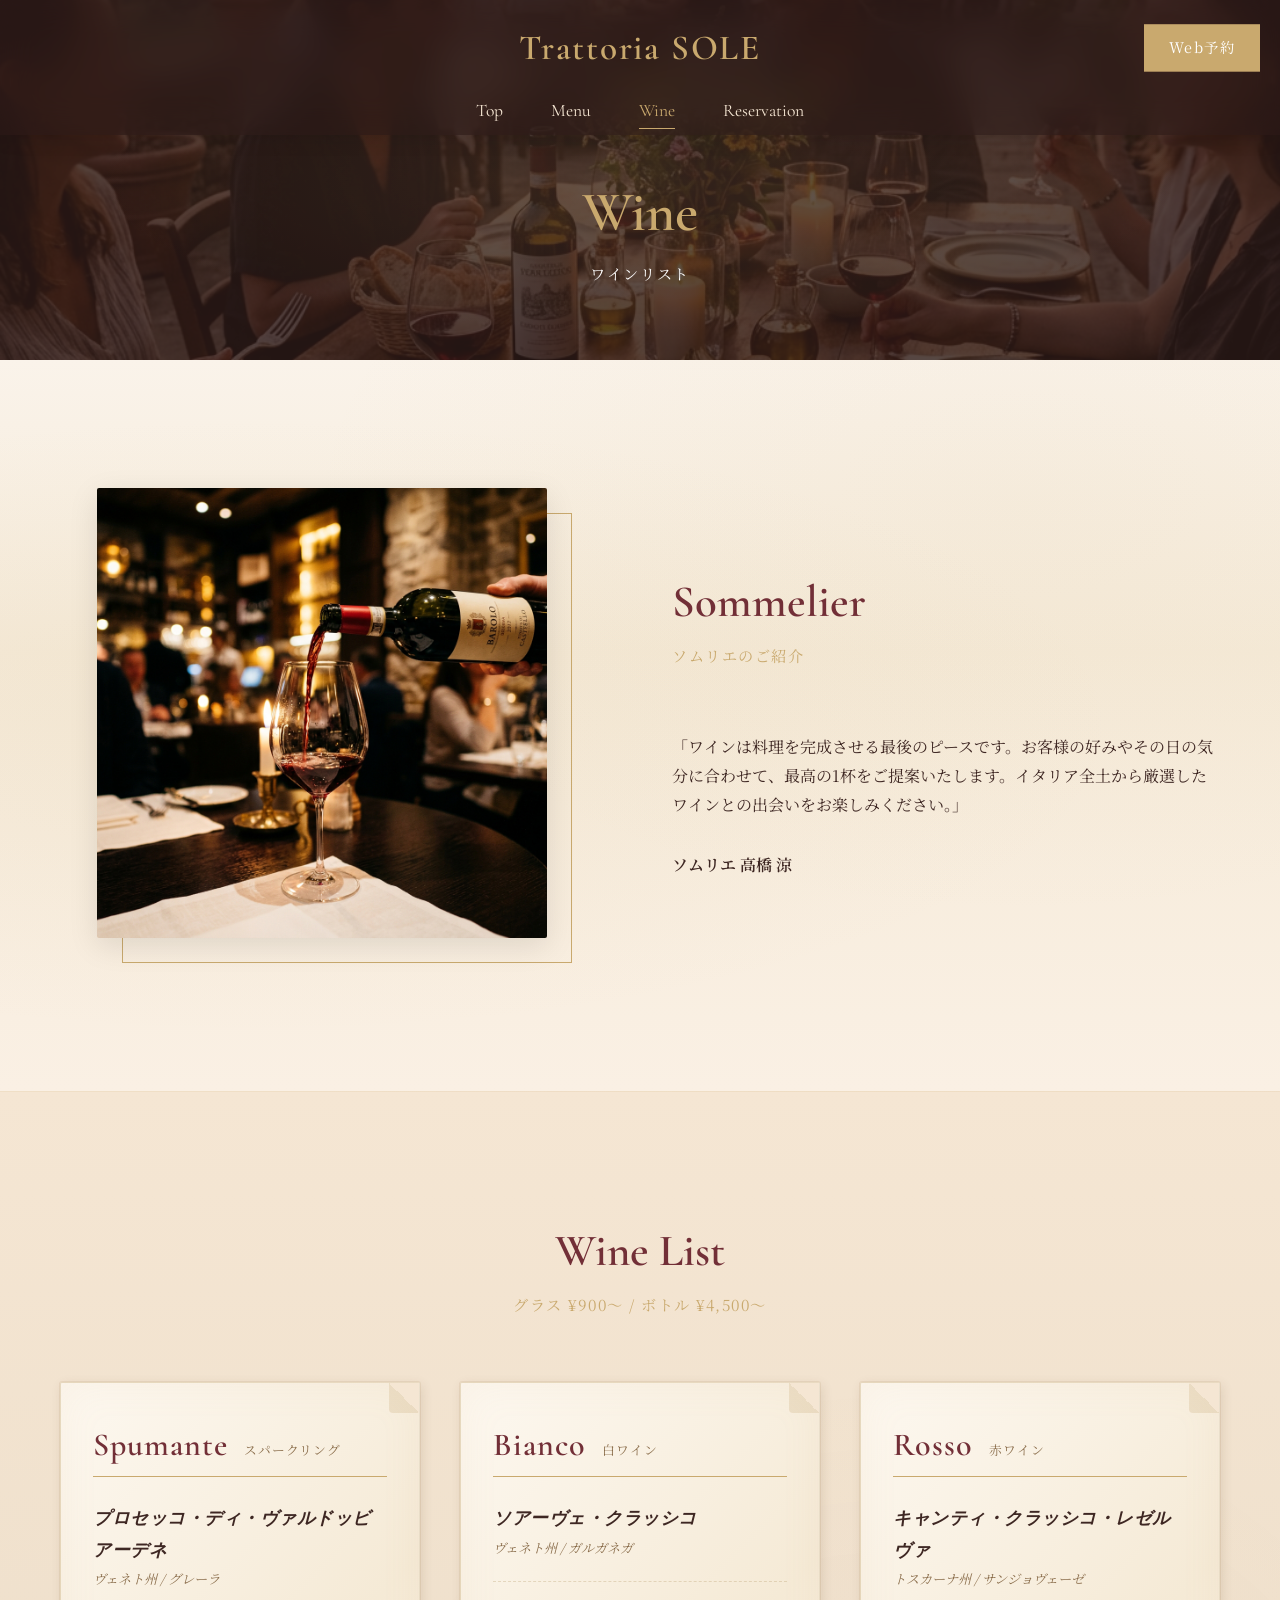
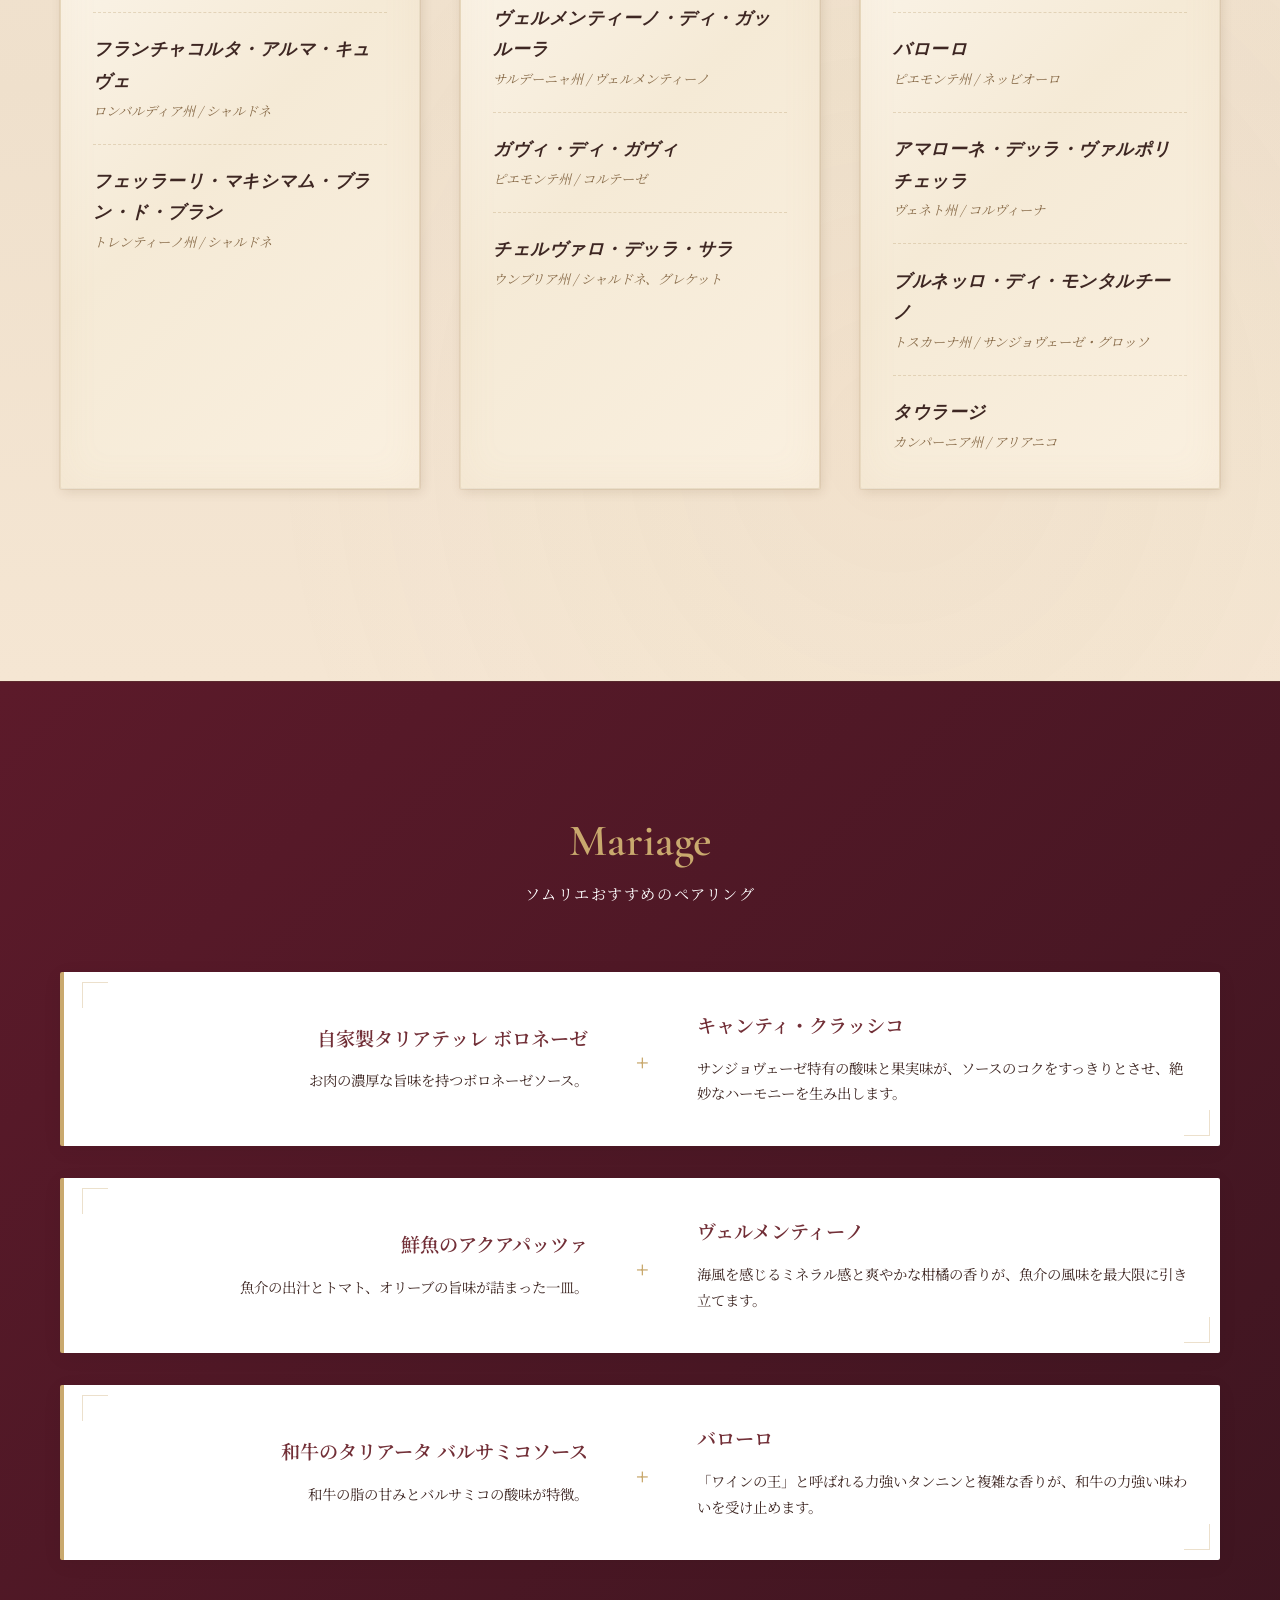
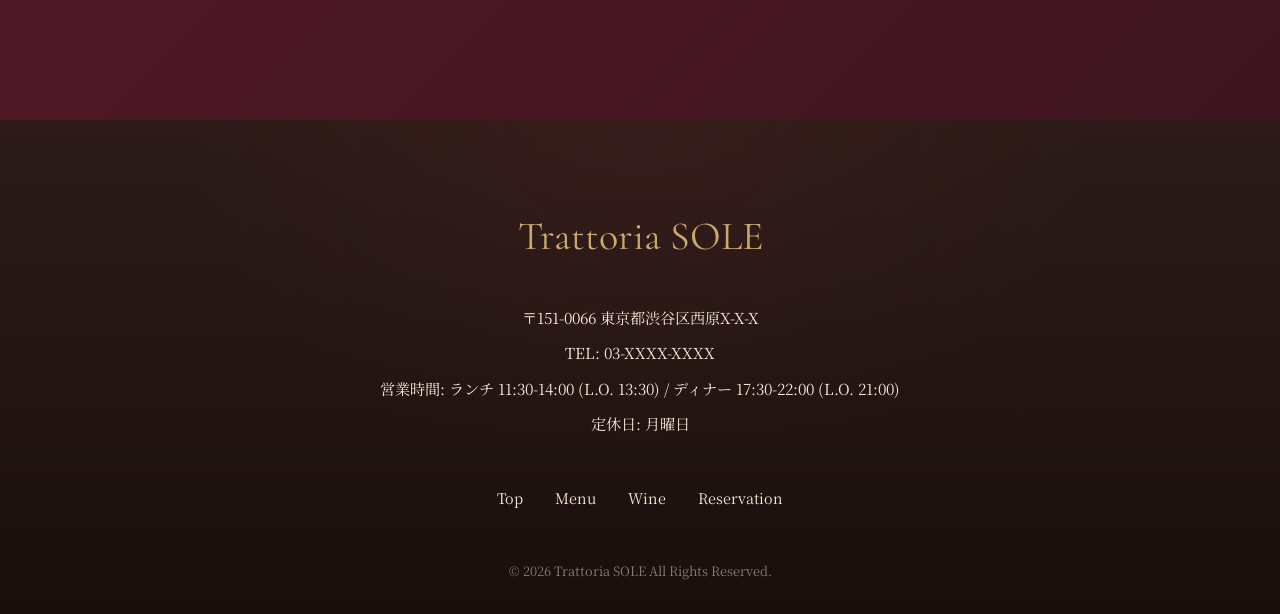
==== wine.html @ 79216816 "first commit" ====
<!DOCTYPE html>
<html lang="ja">
<head>
  <meta charset="UTF-8">
  <meta name="viewport" content="width=device-width, initial-scale=1.0">
  <title>Wine | Trattoria SOLE</title>
  <meta name="description" content="Trattoria SOLEのワインリスト。専属ソムリエが厳選したイタリア各地のワインと、お料理とのペアリングをご提案します。">
  <link rel="stylesheet" href="css/style.css">
  <!-- 手書き風フォント（ワインリスト用） -->
  <link rel="stylesheet" href="https://fonts.googleapis.com/css2?family=Caveat:wght@400;600&family=Playfair+Display:ital,wght@0,400;0,600;1,400;1,600&display=swap">
  <style>
    .sommelier-inner { display: flex; gap: 4rem; align-items: center; }
    .sommelier-img {
      flex: 1;
      display: flex;
      justify-content: center;
      align-items: center;
    }
    .sommelier-text { flex: 1; }

    /* ワインリスト - 紙に書いたようなデザイン */
    .wine-list-container {
      display: grid;
      grid-template-columns: repeat(3, 1fr);
      gap: 2.5rem;
      margin-bottom: 4rem;
    }
    .wine-box {
      background: linear-gradient(135deg, #fdf8f0 0%, #f5ead6 50%, #faf0e0 100%);
      padding: 2.5rem 2rem 2rem;
      border-radius: 2px;
      box-shadow:
        2px 3px 12px rgba(80, 50, 20, 0.12),
        0 0 0 1px rgba(180, 150, 100, 0.15),
        inset 0 0 40px rgba(200, 170, 120, 0.08);
      position: relative;
      border: 1px solid rgba(180, 150, 100, 0.25);
    }
    /* 紙の角の折れ表現 */
    .wine-box::before {
      content: '';
      position: absolute;
      top: 0; right: 0;
      width: 30px; height: 30px;
      background: linear-gradient(225deg, var(--color-bg) 50%, rgba(200,170,120,0.25) 50%);
      border-bottom-left-radius: 4px;
    }
    .wine-box h3 {
      font-family: var(--font-en);
      color: var(--color-primary);
      font-size: 2rem;
      border-bottom: 1px solid var(--color-secondary);
      padding-bottom: 0.5rem;
      margin-bottom: 1.5rem;
      letter-spacing: 0.03em;
    }
    .wine-box h3 span {
      font-family: var(--font-jp);
      font-size: 0.8rem;
      font-weight: 400;
      color: #8a6d4b;
      margin-left: 0.5rem;
    }
    .wine-item {
      margin-bottom: 1.2rem;
      padding-bottom: 1.2rem;
      border-bottom: 1px dashed rgba(180, 150, 100, 0.3);
    }
    .wine-item:last-child {
      border-bottom: none;
      margin-bottom: 0;
      padding-bottom: 0;
    }
    .wine-item-name {
      font-family: 'Playfair Display', var(--font-en), serif;
      font-weight: 600;
      font-style: italic;
      display: block;
      font-size: 1.1rem;
      color: #3E2723;
      letter-spacing: 0.03em;
    }
    .wine-item-detail {
      font-size: 0.82rem;
      color: #8a6d4b;
      font-style: italic;
    }

    /* ペアリングカード - エレガントデザイン */
    .pairing-card {
      display: flex;
      gap: 2rem;
      background: var(--color-white);
      padding: 2.5rem 2rem;
      margin-bottom: 2rem;
      border-radius: 2px;
      border-left: 4px solid var(--color-secondary);
      box-shadow: 0 4px 20px rgba(0,0,0,0.06);
      align-items: center;
      position: relative;
      overflow: hidden;
      transition: transform 0.3s ease, box-shadow 0.3s ease;
    }
    .pairing-card::before,
    .pairing-card::after {
      content: '';
      position: absolute;
      width: 25px;
      height: 25px;
      border-color: var(--color-secondary);
      border-style: solid;
      opacity: 0.35;
      transition: opacity 0.3s ease;
    }
    .pairing-card::before { top: 10px; left: 18px; border-width: 1px 0 0 1px; }
    .pairing-card::after { bottom: 10px; right: 10px; border-width: 0 1px 1px 0; }
    .pairing-card:hover { transform: translateY(-4px); box-shadow: 0 12px 30px rgba(0,0,0,0.1); }
    .pairing-card:hover::before, .pairing-card:hover::after { opacity: 0.7; }
    .pairing-card h4 { color: var(--color-primary); font-size: 1.2rem; margin-bottom: 1rem; }
    .pairing-card .plus { font-size: 2rem; color: var(--color-secondary); font-family: var(--font-en); padding: 0 1rem; }

    @media (max-width: 992px) {
      .sommelier-inner { flex-direction: column; }
      .wine-list-container { grid-template-columns: 1fr; }
      .pairing-card { flex-direction: column; text-align: center; }
    }
  </style>
  <link rel="icon" href="images/favicon.png" type="image/png">
</head>
<body class="page-luxury">

  <!-- ヘッダー -->
  <header class="header">
    <div class="header-top">
      <div class="logo"><a href="index.html">Trattoria SOLE</a></div>
      <div class="header-reserve">
        <a href="reservation.html" class="btn btn-gold reserve-btn">Web予約</a>
      </div>
    </div>
    <nav class="nav">
      <ul class="nav-list">
        <li><a href="index.html" class="nav-link">Top</a></li>
        <li><a href="menu.html" class="nav-link">Menu</a></li>
        <li><a href="wine.html" class="nav-link active">Wine</a></li>
        <li><a href="reservation.html" class="nav-link">Reservation</a></li>
      </ul>
    </nav>
  </header>

  <!-- ページヘッダー -->
  <div class="page-header fade-in">
    <div class="page-header-content">
      <h1 class="en-title">Wine</h1>
      <p class="jp-subtitle">ワインリスト</p>
    </div>
  </div>

  <!-- ソムリエ紹介 -->
  <section class="sommelier-section bg-light">
    <div class="container">
      <div class="sommelier-inner fade-in">
        <div class="sommelier-img">
          <div class="offset-image-container">
            <img src="images/wine_pour.png" alt="ワインを注ぐ様子" class="offset-image">
          </div>
        </div>
        <div class="sommelier-text">
          <h2 class="en-title" style="text-align: left;">Sommelier</h2>
          <p class="jp-subtitle" style="text-align: left;">ソムリエのご紹介</p>
          <p style="margin-bottom: 2rem;">
            「ワインは料理を完成させる最後のピースです。お客様の好みやその日の気分に合わせて、最高の1杯をご提案いたします。イタリア全土から厳選したワインとの出会いをお楽しみください。」
          </p>
          <p style="font-weight: 600;">ソムリエ 高橋 涼</p>
        </div>
      </div>
    </div>
  </section>

  <!-- ワインリスト -->
  <section class="wine-section">
    <div class="container">
      <h2 class="en-title fade-in">Wine List</h2>
      <p class="jp-subtitle fade-in">グラス ¥900〜 / ボトル ¥4,500〜</p>
      
      <div class="wine-list-container fade-in">
        
        <!-- Spumante -->
        <div class="wine-box">
          <h3>Spumante <span>スパークリング</span></h3>
          <div class="wine-item">
            <span class="wine-item-name">プロセッコ・ディ・ヴァルドッビアーデネ</span>
            <span class="wine-item-detail">ヴェネト州 / グレーラ</span>
          </div>
          <div class="wine-item">
            <span class="wine-item-name">フランチャコルタ・アルマ・キュヴェ</span>
            <span class="wine-item-detail">ロンバルディア州 / シャルドネ</span>
          </div>
          <div class="wine-item">
            <span class="wine-item-name">フェッラーリ・マキシマム・ブラン・ド・ブラン</span>
            <span class="wine-item-detail">トレンティーノ州 / シャルドネ</span>
          </div>
        </div>

        <!-- Bianco -->
        <div class="wine-box">
          <h3>Bianco <span>白ワイン</span></h3>
          <div class="wine-item">
            <span class="wine-item-name">ソアーヴェ・クラッシコ</span>
            <span class="wine-item-detail">ヴェネト州 / ガルガネガ</span>
          </div>
          <div class="wine-item">
            <span class="wine-item-name">ヴェルメンティーノ・ディ・ガッルーラ</span>
            <span class="wine-item-detail">サルデーニャ州 / ヴェルメンティーノ</span>
          </div>
          <div class="wine-item">
            <span class="wine-item-name">ガヴィ・ディ・ガヴィ</span>
            <span class="wine-item-detail">ピエモンテ州 / コルテーゼ</span>
          </div>
          <div class="wine-item">
            <span class="wine-item-name">チェルヴァロ・デッラ・サラ</span>
            <span class="wine-item-detail">ウンブリア州 / シャルドネ、グレケット</span>
          </div>
        </div>

        <!-- Rosso -->
        <div class="wine-box">
          <h3>Rosso <span>赤ワイン</span></h3>
          <div class="wine-item">
            <span class="wine-item-name">キャンティ・クラッシコ・レゼルヴァ</span>
            <span class="wine-item-detail">トスカーナ州 / サンジョヴェーゼ</span>
          </div>
          <div class="wine-item">
            <span class="wine-item-name">バローロ</span>
            <span class="wine-item-detail">ピエモンテ州 / ネッビオーロ</span>
          </div>
          <div class="wine-item">
            <span class="wine-item-name">アマローネ・デッラ・ヴァルポリチェッラ</span>
            <span class="wine-item-detail">ヴェネト州 / コルヴィーナ</span>
          </div>
          <div class="wine-item">
            <span class="wine-item-name">ブルネッロ・ディ・モンタルチーノ</span>
            <span class="wine-item-detail">トスカーナ州 / サンジョヴェーゼ・グロッソ</span>
          </div>
          <div class="wine-item">
            <span class="wine-item-name">タウラージ</span>
            <span class="wine-item-detail">カンパーニア州 / アリアニコ</span>
          </div>
        </div>

      </div>
    </div>
  </section>

  <!-- ペアリング提案 -->
  <section class="pairing-section" style="background: linear-gradient(135deg, #5C1A2A 0%, #3D1520 100%); color: var(--color-bg);">
    <div class="container">
      <h2 class="en-title fade-in" style="color: var(--color-secondary);">Mariage</h2>
      <p class="jp-subtitle fade-in" style="color: var(--color-white);">ソムリエおすすめのペアリング</p>
      
      <div class="pairing-card fade-in" style="background-color: var(--color-white); color: var(--color-text);">
        <div style="flex: 1; text-align: right;">
          <h4>自家製タリアテッレ ボロネーゼ</h4>
          <p style="font-size: 0.9rem;">お肉の濃厚な旨味を持つボロネーゼソース。</p>
        </div>
        <div class="plus">+</div>
        <div style="flex: 1; text-align: left;">
          <h4>キャンティ・クラッシコ</h4>
          <p style="font-size: 0.9rem;">サンジョヴェーゼ特有の酸味と果実味が、ソースのコクをすっきりとさせ、絶妙なハーモニーを生み出します。</p>
        </div>
      </div>

      <div class="pairing-card fade-in" style="background-color: var(--color-white); color: var(--color-text);">
        <div style="flex: 1; text-align: right;">
          <h4>鮮魚のアクアパッツァ</h4>
          <p style="font-size: 0.9rem;">魚介の出汁とトマト、オリーブの旨味が詰まった一皿。</p>
        </div>
        <div class="plus">+</div>
        <div style="flex: 1; text-align: left;">
          <h4>ヴェルメンティーノ</h4>
          <p style="font-size: 0.9rem;">海風を感じるミネラル感と爽やかな柑橘の香りが、魚介の風味を最大限に引き立てます。</p>
        </div>
      </div>

      <div class="pairing-card fade-in" style="background-color: var(--color-white); color: var(--color-text);">
        <div style="flex: 1; text-align: right;">
          <h4>和牛のタリアータ バルサミコソース</h4>
          <p style="font-size: 0.9rem;">和牛の脂の甘みとバルサミコの酸味が特徴。</p>
        </div>
        <div class="plus">+</div>
        <div style="flex: 1; text-align: left;">
          <h4>バローロ</h4>
          <p style="font-size: 0.9rem;">「ワインの王」と呼ばれる力強いタンニンと複雑な香りが、和牛の力強い味わいを受け止めます。</p>
        </div>
      </div>

    </div>
  </section>

  <!-- フッター -->
  <footer class="footer">
    <div class="container">
      <div class="footer-logo">Trattoria SOLE</div>
      <div class="footer-info">
        <p>〒151-0066 東京都渋谷区西原X-X-X</p>
        <p>TEL: 03-XXXX-XXXX</p>
        <p>営業時間: ランチ 11:30-14:00 (L.O. 13:30) / ディナー 17:30-22:00 (L.O. 21:00)</p>
        <p>定休日: 月曜日</p>
      </div>
      <div class="footer-nav">
        <a href="index.html">Top</a>
        <a href="menu.html">Menu</a>
        <a href="wine.html">Wine</a>
        <a href="reservation.html">Reservation</a>
      </div>
      <p class="copyright">&copy; 2026 Trattoria SOLE All Rights Reserved.</p>
    </div>
  </footer>

  <script src="js/main.js"></script>
</body>
</html>
---- css/style.css ----
/* 
  Trattoria SOLE - Common Styles
*/

@import url('https://fonts.googleapis.com/css2?family=Caveat:wght@400;600;700&family=Cormorant+Garamond:ital,wght@0,400;0,600;1,400&family=Noto+Serif+JP:wght@400;600&display=swap');

:root {
  /* Colors */
  --color-primary: #722F37; /* Wine Red */
  --color-secondary: #C9A96E; /* Gold */
  --color-bg: #F5E6D3; /* Beige */
  --color-text: #3E2723; /* Dark Brown */
  --color-white: #FFFFFF;
  --color-light-bg: #FAF3EA;
  --color-dark-bg: #2C1B18;
  
  /* Fonts */
  --font-jp: 'Noto Serif JP', serif;
  --font-en: 'Cormorant Garamond', serif;
  --font-handwrite: 'Caveat', cursive;
  
  /* Layout */
  --header-height: 100px;
  --max-width: 1200px;
}

/* Reset & Base */
* {
  margin: 0;
  padding: 0;
  box-sizing: border-box;
}

body {
  font-family: var(--font-jp);
  color: var(--color-text);
  background-color: var(--color-bg);
  line-height: 1.8;
  font-size: 16px;
  -webkit-font-smoothing: antialiased;
}

a {
  text-decoration: none;
  color: inherit;
  transition: color 0.3s ease;
}

a:hover {
  color: var(--color-primary);
}

ul {
  list-style: none;
}

img {
  max-width: 100%;
  height: auto;
  display: block;
}

/* Typography */
h1, h2, h3, h4, h5, h6 {
  font-family: var(--font-jp);
  font-weight: 600;
  line-height: 1.4;
}

.en-title {
  font-family: var(--font-en);
  font-size: 2.8rem;
  color: var(--color-primary);
  text-align: center;
  margin-bottom: 0.5rem;
}

.jp-subtitle {
  text-align: center;
  font-size: 0.95rem;
  color: var(--color-secondary);
  margin-bottom: 4rem;
  letter-spacing: 0.1em;
}

.text-center { text-align: center; }
.mt-5 { margin-top: 3rem; }

/* Common Layout */
.container {
  max-width: var(--max-width);
  margin: 0 auto;
  padding: 0 20px;
}

section {
  padding: 8rem 0;
}

.bg-light {
  background-color: var(--color-light-bg);
}

.bg-dark {
  background-color: var(--color-dark-bg);
  color: var(--color-bg);
}

.bg-dark .en-title {
  color: var(--color-secondary);
}

/* Buttons */
.btn {
  display: inline-flex;
  justify-content: center;
  align-items: center;
  padding: 1rem 3rem;
  background-color: var(--color-primary);
  color: var(--color-white);
  border: 1px solid var(--color-primary);
  text-align: center;
  font-family: var(--font-jp);
  font-size: 1rem;
  letter-spacing: 0.1em;
  transition: all 0.3s ease;
  cursor: pointer;
}

.btn:hover {
  background-color: transparent;
  color: var(--color-primary);
  border-color: var(--color-primary);
}

.btn-secondary {
  background-color: transparent;
  border: 1px solid var(--color-primary);
  color: var(--color-primary);
}

.btn-secondary:hover {
  background-color: var(--color-primary);
  color: var(--color-white);
}

.btn-gold {
  background-color: var(--color-secondary);
  border: 1px solid var(--color-secondary);
  color: var(--color-white);
}

.btn-gold:hover {
  background-color: transparent;
  color: var(--color-secondary);
}

/* Header */
.header {
  position: fixed;
  top: 0;
  left: 0;
  width: 100%;
  background-color: rgba(44, 27, 24, 0.55);
  backdrop-filter: blur(18px);
  -webkit-backdrop-filter: blur(18px);
  z-index: 1000;
  box-shadow: 0 2px 20px rgba(0,0,0,0.1);
  transition: all 0.3s ease;
}

.header.scrolled {
  background-color: rgba(44, 27, 24, 0.75);
}

.header-top {
  display: flex;
  justify-content: center;
  align-items: center;
  position: relative;
  padding: 1rem 20px;
}

.logo a {
  font-family: var(--font-en);
  font-size: 2.2rem;
  font-weight: 600;
  color: var(--color-secondary);
  letter-spacing: 0.05em;
}

.logo a:hover {
  color: var(--color-bg);
}

.header-reserve {
  position: absolute;
  right: 20px;
  top: 50%;
  transform: translateY(-50%);
}

.header-reserve .btn {
  padding: 0.6rem 1.5rem;
  font-size: 0.9rem;
}

.nav {
  display: flex;
  justify-content: center;
  padding-bottom: 0.5rem;
}

.nav-list {
  display: flex;
  gap: 3rem;
}

.nav-link {
  font-family: var(--font-en);
  font-size: 1.1rem;
  color: var(--color-bg);
  position: relative;
  padding: 0.5rem 0;
}

.nav-link::after {
  content: '';
  position: absolute;
  bottom: 0;
  left: 0;
  width: 0;
  height: 1px;
  background-color: var(--color-secondary);
  transition: width 0.3s ease;
}

.nav-link:hover::after,
.nav-link.active::after {
  width: 100%;
}

.nav-link:hover {
  color: var(--color-secondary);
}

.nav-link.active {
  color: var(--color-secondary);
}

/* Hero Section */
.hero {
  height: 100vh;
  position: relative;
  display: flex;
  align-items: center;
  justify-content: center;
  overflow: hidden;
  margin-top: 0;
}

.hero-bg {
  position: absolute;
  top: 0;
  left: 0;
  width: 100%;
  height: 100%;
  background-image: url('../images/hero.png');
  background-size: cover;
  background-position: center;
  z-index: -1;
}

.hero-bg::after {
  content: '';
  position: absolute;
  top: 0;
  left: 0;
  width: 100%;
  height: 100%;
  background-color: rgba(0, 0, 0, 0.4);
}

.hero-content {
  text-align: center;
  color: var(--color-white);
  z-index: 1;
}

/* ヒーローテキスト専用の後ろからふんわり出てくるアニメーション */
.hero-content.fade-in {
  transform: scale(0.92);
  transition: opacity 1.5s cubic-bezier(0.2, 0.8, 0.2, 1), transform 1.5s cubic-bezier(0.2, 0.8, 0.2, 1);
}

.hero-content.fade-in.appear {
  transform: scale(1);
}

.hero-title {
  font-family: var(--font-jp);
  font-size: 3.5rem;
  font-weight: 400;
  letter-spacing: 0.15em;
  line-height: 1.6;
  margin-top: 1rem;
  text-shadow: 0 2px 10px rgba(0,0,0,0.5);
}

.hero-subtitle {
  font-family: var(--font-en);
  font-size: 1.8rem;
  letter-spacing: 0.2em;
  color: var(--color-secondary);
  text-shadow: 0 2px 5px rgba(0,0,0,0.5);
}

/* Chef Section */
.chef-inner {
  display: flex;
  align-items: center;
  gap: 5rem;
}

.chef-image {
  flex: 1;
  position: relative;
  display: flex;
  justify-content: center;
  align-items: center;
  min-height: 420px;
}

/* === シンプル＆モダンな「ずらし枠（オフセットボーダー）」 === */
.offset-image-container {
  position: relative;
  display: inline-block;
  padding-bottom: 25px; /* 下のずらし枠用スペース */
  padding-right: 25px; /* 右のずらし枠用スペース */
}

.offset-image {
  width: 100%;
  max-width: 450px;
  height: auto;
  border-radius: 2px;
  display: block;
  position: relative;
  z-index: 2;
  box-shadow: 0 8px 30px rgba(0,0,0,0.1);
  object-fit: cover;
}

.offset-image-container::after {
  content: '';
  position: absolute;
  top: 25px;
  left: 25px;
  right: 0;
  bottom: 0;
  border: 1px solid var(--color-secondary);
  z-index: 1;
}

/* Chefセクション用調整 */
.chef-image {
  display: flex;
  justify-content: center;
  align-items: center;
}

.chef-text {
  flex: 1;
}

.chef-text .en-title,
.chef-text .jp-subtitle {
  text-align: left;
}

.chef-text h3 {
  font-size: 1.5rem;
  margin-bottom: 2rem;
  color: var(--color-primary);
}

.chef-text .desc {
  margin-bottom: 3rem;
}

.chef-name {
  font-weight: 600;
  font-size: 1.1rem;
  position: relative;
  padding-left: 2rem;
}

.chef-name::before {
  content: '';
  position: absolute;
  left: 0;
  top: 50%;
  width: 1.5rem;
  height: 1px;
  background-color: var(--color-secondary);
}

/* Seasonal Grid */
.seasonal-grid {
  display: grid;
  grid-template-columns: repeat(3, 1fr);
  gap: 2rem;
}

.seasonal-card {
  background-color: var(--color-white);
  border-radius: 4px;
  overflow: hidden;
  box-shadow: 0 5px 15px rgba(0,0,0,0.05);
  transition: transform 0.3s ease;
}

.seasonal-card:hover {
  transform: translateY(-10px);
}

.card-img {
  height: 250px;
  overflow: hidden;
}

.card-img img {
  width: 100%;
  height: 100%;
  object-fit: cover;
  transition: transform 0.5s ease;
}

.seasonal-card:hover .card-img img {
  transform: scale(1.05);
}

.card-content {
  padding: 2rem;
}

.card-title {
  font-size: 1.2rem;
  margin-bottom: 1rem;
  color: var(--color-primary);
}

.card-desc {
  font-size: 0.9rem;
  color: var(--color-text);
}

/* Course Preview */
.course-grid {
  display: grid;
  grid-template-columns: repeat(3, 1fr);
  gap: 3rem;
}

.course-item {
  display: block;
  text-align: center;
  padding: 3rem 2rem 2.5rem;
  border: 1px solid rgba(201, 169, 110, 0.3);
  position: relative;
  transition: all 0.3s ease;
  text-decoration: none;
  color: inherit;
  cursor: pointer;
}

.course-item:hover {
  border-color: var(--color-secondary);
  background-color: rgba(201, 169, 110, 0.05);
}

.course-item h3 {
  font-family: var(--font-en);
  font-size: 2.2rem;
  color: var(--color-secondary);
  margin-bottom: 1rem;
}

.course-item h3 span {
  display: block;
  font-family: var(--font-jp);
  font-size: 0.9rem;
  color: var(--color-bg);
  margin-top: 0.5rem;
  letter-spacing: 0.1em;
}

.course-item .price {
  font-family: var(--font-en);
  font-size: 1.8rem;
  margin-bottom: 1.5rem;
}

.course-item .desc {
  font-size: 0.9rem;
  color: rgba(245, 230, 211, 0.8);
}

/* 「詳細はこちら→」リンクテキスト */
.course-link {
  display: block;
  text-align: right;
  margin-top: 1.5rem;
  font-size: 0.8rem;
  color: rgba(245, 230, 211, 0.35);
  font-family: var(--font-jp);
  letter-spacing: 0.05em;
  transition: color 0.3s ease;
}

.course-item:hover .course-link {
  color: var(--color-secondary);
}

/* Reviews */
.review-list {
  display: grid;
  grid-template-columns: repeat(3, 1fr);
  gap: 2rem;
}

.review-item {
  background-color: var(--color-white);
  padding: 2.5rem 2rem;
  border-radius: 4px;
  position: relative;
}

.review-item::before {
  content: '"';
  position: absolute;
  top: 1rem;
  left: 1.5rem;
  font-family: var(--font-en);
  font-size: 4rem;
  color: rgba(201, 169, 110, 0.2);
  line-height: 1;
}

.review-stars {
  color: var(--color-secondary);
  margin-bottom: 1rem;
  font-size: 1.2rem;
}

.review-text {
  font-size: 0.95rem;
  margin-bottom: 1.5rem;
  font-style: italic;
}

.review-author {
  font-size: 0.85rem;
  color: #666;
  text-align: right;
}

/* Instagram - マーキー（右→左へ流れるスクロール）*/
.instagram-section {
  overflow: hidden; /* 横方向のはみ出しを隠す */
}

/* マーキー外枠：画面幅いっぱいに広がり、はみ出しを隠す */
.insta-marquee {
  width: 100%;
  overflow: hidden;
  position: relative;
}

/* マーキー内側のトラック：写真を横一列に並べてアニメーションさせる */
.insta-track {
  display: flex;
  /* 6枚 × (280px + 16pxギャップ) = 1776px を1セットとして左へ移動 */
  animation: marquee-scroll 30s linear infinite;
}

/* ホバー時はアニメーションを一時停止 */
.insta-marquee:hover .insta-track {
  animation-play-state: paused;
}

/* 各スライド（写真1枚分） */
.insta-slide {
  flex-shrink: 0;
  width: 280px;
  height: 280px;
  margin-right: 16px;
  border-radius: 4px;
  overflow: hidden;
}

.insta-slide img {
  width: 100%;
  height: 100%;
  object-fit: cover;
  transition: transform 0.4s ease;
}

.insta-slide:hover img {
  transform: scale(1.08);
}

/* マーキーのキーフレーム：1セット分（6枚分の幅）だけ左へずらす */
@keyframes marquee-scroll {
  0% {
    transform: translateX(0);
  }
  100% {
    /* 6枚 × (280px + 16pxマージン) = 1776px */
    transform: translateX(-1776px);
  }
}

/* Instagramリンクボタン */
.btn-instagram {
  background: linear-gradient(135deg, #833ab4, #fd1d1d, #fcb045);
  border: none;
  color: var(--color-white);
  padding: 0.8rem 2.5rem;
  font-family: var(--font-en);
  font-size: 1.1rem;
  letter-spacing: 0.05em;
  border-radius: 50px;
}

.btn-instagram:hover {
  opacity: 0.85;
  color: var(--color-white);
  transform: translateY(-2px);
  box-shadow: 0 5px 20px rgba(131, 58, 180, 0.35);
}

/* Footer */
.footer {
  background-color: var(--color-dark-bg);
  color: var(--color-bg);
  padding: 5rem 0 2rem;
  text-align: center;
}

.footer-logo {
  font-family: var(--font-en);
  font-size: 2.5rem;
  color: var(--color-secondary);
  margin-bottom: 2rem;
}

.footer-info {
  margin-bottom: 3rem;
  font-size: 0.95rem;
}

.footer-info p {
  margin-bottom: 0.5rem;
}

.footer-nav {
  display: flex;
  justify-content: center;
  gap: 2rem;
  margin-bottom: 3rem;
}

.footer-nav a {
  color: var(--color-bg);
  font-size: 0.9rem;
}

.footer-nav a:hover {
  color: var(--color-secondary);
}

.copyright {
  font-size: 0.8rem;
  color: rgba(245, 230, 211, 0.5);
}

/* Animations */
.fade-in {
  opacity: 0;
  transform: translateY(30px);
  transition: opacity 0.8s ease, transform 0.8s ease;
}

.fade-in.appear {
  opacity: 1;
  transform: translateY(0);
}

/* Shared Page Header */
.page-header {
  height: 40vh;
  min-height: 350px;
  background-color: var(--color-dark-bg);
  display: flex;
  align-items: center;
  justify-content: center;
  text-align: center;
  padding-top: var(--header-height);
  position: relative;
}

.page-header::before {
  content: '';
  position: absolute;
  top: 0;
  left: 0;
  width: 100%;
  height: 100%;
  background-image: url('../images/hero.png');
  background-size: cover;
  background-position: center;
  opacity: 0.2;
}

.page-header-content {
  position: relative;
  z-index: 1;
}

.page-header .en-title {
  color: var(--color-secondary);
  font-size: 3.5rem;
}

.page-header .jp-subtitle {
  color: var(--color-white);
  margin-bottom: 0;
}

/* Menu Page Styles */
.menu-section {
  padding: 6rem 0;
}

.menu-category {
  margin-bottom: 5rem;
}

.menu-category h3 {
  font-family: var(--font-en);
  font-size: 2.2rem;
  color: var(--color-primary);
  border-bottom: 1px solid var(--color-secondary);
  padding-bottom: 0.5rem;
  margin-bottom: 2rem;
}

.menu-category-inner {
  display: flex;
  gap: 4rem;
  align-items: center;
}

.menu-category-text {
  flex: 1.5; /* 文字エリアを広めに取る */
}

.menu-category-img {
  flex: 1; /* 写真エリアは狭めに */
  max-width: 420px; /* 写真が大きくなりすぎないように最大幅を制限 */
  position: relative;
}

.menu-category-img::before,
.menu-category-img::after {
  content: '';
  position: absolute;
  width: 30px;
  height: 30px;
  border-color: var(--color-secondary);
  border-style: solid;
  z-index: 10;
  pointer-events: none;
}

.menu-category-img::before {
  top: -12px;
  left: -12px;
  border-width: 2px 0 0 2px; /* 「 の形 */
}

.menu-category-img::after {
  bottom: -12px;
  right: -12px;
  border-width: 0 2px 2px 0; /* 」 の形 */
}

.menu-category-img img {
  width: 100%;
  height: 100%;
  object-fit: cover;
  display: block;
  border-radius: 2px;
  box-shadow: 0 8px 30px rgba(0,0,0,0.1);
}

.menu-category.reverse .menu-category-inner {
  flex-direction: row-reverse;
}

@media (max-width: 992px) {
  .menu-category-inner,
  .menu-category.reverse .menu-category-inner {
    flex-direction: column;
    gap: 2rem;
  }
}

.menu-item-new {
  margin-bottom: 2rem;
}

.menu-item-header {
  display: flex;
  align-items: baseline;
  margin-bottom: 0.25rem;
}

.menu-item-title {
  display: flex;
  align-items: baseline;
  gap: 0.75rem;
}

.menu-item-title .en-name {
  font-family: var(--font-en);
  font-size: 1.4rem;
  color: var(--color-primary);
  font-weight: 600;
}

.menu-item-title .jp-name {
  font-size: 0.95rem;
  color: var(--color-text);
  font-weight: 600;
}

.menu-item-dots {
  flex-grow: 1;
  border-bottom: 2px dotted rgba(201, 169, 110, 0.4);
  margin: 0 1rem;
  position: relative;
  top: -6px;
}

.menu-item-price {
  font-family: var(--font-en);
  font-size: 1.3rem;
  color: var(--color-primary);
  font-weight: 600;
}

.menu-item-desc {
  font-size: 0.9rem;
  color: #666;
  line-height: 1.5;
}

/* Course Detail Cards - エレガントなデザイン */
.course-detail-card {
  background-color: var(--color-white);
  padding: 3rem;
  margin-bottom: 2rem;
  border-radius: 2px;
  display: flex;
  align-items: center;
  gap: 3rem;
  position: relative;
  border-left: 4px solid var(--color-secondary);
  box-shadow: 0 4px 20px rgba(0,0,0,0.06);
  transition: transform 0.3s ease, box-shadow 0.3s ease;
  overflow: hidden;
  scroll-margin-top: 120px;
}

/* コーナー装飾（左上と右下にゴールドのL字ライン） */
.course-detail-card::before,
.course-detail-card::after {
  content: '';
  position: absolute;
  width: 30px;
  height: 30px;
  border-color: var(--color-secondary);
  border-style: solid;
  opacity: 0.4;
  transition: opacity 0.3s ease;
}

.course-detail-card::before {
  top: 12px;
  left: 20px;
  border-width: 1px 0 0 1px;
}

.course-detail-card::after {
  bottom: 12px;
  right: 12px;
  border-width: 0 1px 1px 0;
}

.course-detail-card:hover {
  transform: translateY(-4px);
  box-shadow: 0 12px 30px rgba(0,0,0,0.1);
}

.course-detail-card:hover::before,
.course-detail-card:hover::after {
  opacity: 0.8;
}

/* 記念日コース - 特別なボルドー背景 */
.course-detail-card--special {
  background: linear-gradient(135deg, #5C1A2A 0%, #3D1520 100%);
  color: var(--color-bg);
  border-left-color: var(--color-secondary);
  box-shadow: 0 4px 20px rgba(0,0,0,0.2);
}

.course-detail-card--special::before,
.course-detail-card--special::after {
  border-color: var(--color-secondary);
  opacity: 0.3;
}

.course-detail-card--special:hover {
  box-shadow: 0 12px 30px rgba(0,0,0,0.25);
}

/* ==========================================
   Page Luxury - 深みのあるグラデーション + テクスチャ
   （全4ページ共通）
   ========================================== */

/* 微細なリネンテクスチャをページ全体に */
.page-luxury {
  background-image:
    repeating-linear-gradient(
      0deg,
      transparent,
      transparent 2px,
      rgba(180, 150, 100, 0.015) 2px,
      rgba(180, 150, 100, 0.015) 4px
    ),
    repeating-linear-gradient(
      90deg,
      transparent,
      transparent 2px,
      rgba(180, 150, 100, 0.015) 2px,
      rgba(180, 150, 100, 0.015) 4px
    );
}

/* bg-light セクション：温かみのあるグラデーション + ゴールドのハイライト */
.page-luxury .bg-light {
  background:
    radial-gradient(ellipse at 20% 50%, rgba(201, 169, 110, 0.08) 0%, transparent 60%),
    radial-gradient(ellipse at 80% 20%, rgba(201, 169, 110, 0.06) 0%, transparent 50%),
    linear-gradient(180deg, #FAF3EA 0%, #F5EAD8 40%, #FAF0E4 100%);
}

/* 通常セクション：深みのある暖色グラデーション */
.page-luxury section:not(.bg-light):not(.bg-dark):not(.hero):not(.course-preview):not(.pairing-section) {
  background:
    radial-gradient(ellipse at 70% 80%, rgba(201, 169, 110, 0.05) 0%, transparent 50%),
    linear-gradient(180deg, var(--color-bg) 0%, #EFE0CC 50%, var(--color-bg) 100%);
}

/* bg-dark セクション：ボルドーの深み + ウォームグロウ */
.page-luxury .bg-dark {
  background:
    radial-gradient(ellipse at 30% 40%, rgba(114, 47, 55, 0.2) 0%, transparent 60%),
    radial-gradient(ellipse at 80% 70%, rgba(201, 169, 110, 0.08) 0%, transparent 50%),
    linear-gradient(160deg, #2C1B18 0%, #1F1210 40%, #2C1B18 100%);
}

/* ページヘッダー：より豪華なオーバーレイ */
.page-luxury .page-header {
  background:
    radial-gradient(ellipse at 50% 50%, rgba(201, 169, 110, 0.12) 0%, transparent 60%),
    linear-gradient(180deg, rgba(44, 27, 24, 0.95) 0%, rgba(44, 27, 24, 0.85) 100%);
  background-color: var(--color-dark-bg);
}

/* セクション間の区切りにゴールドのグラデーションライン */
.page-luxury section + section {
  border-top: 1px solid rgba(201, 169, 110, 0.12);
}

/* フッターにも深みを追加 */
.page-luxury .footer {
  background:
    radial-gradient(ellipse at 50% 0%, rgba(114, 47, 55, 0.15) 0%, transparent 50%),
    linear-gradient(180deg, #2C1B18 0%, #1A0F0D 100%);
}

/* Responsive */
@media (max-width: 992px) {
  .chef-inner {
    flex-direction: column;
  }
  .seasonal-grid, .course-grid, .review-list {
    grid-template-columns: repeat(2, 1fr);
  }
}

@media (max-width: 768px) {
  .header-top {
    flex-direction: column;
    padding-bottom: 0;
  }
  .header-reserve {
    position: static;
    transform: none;
    margin-top: 1rem;
  }
  .nav-list {
    gap: 1.5rem;
    flex-wrap: wrap;
    justify-content: center;
  }
  .hero-title {
    font-size: 2.2rem;
  }
  .seasonal-grid, .course-grid, .review-list, .insta-grid {
    grid-template-columns: 1fr;
  }
}
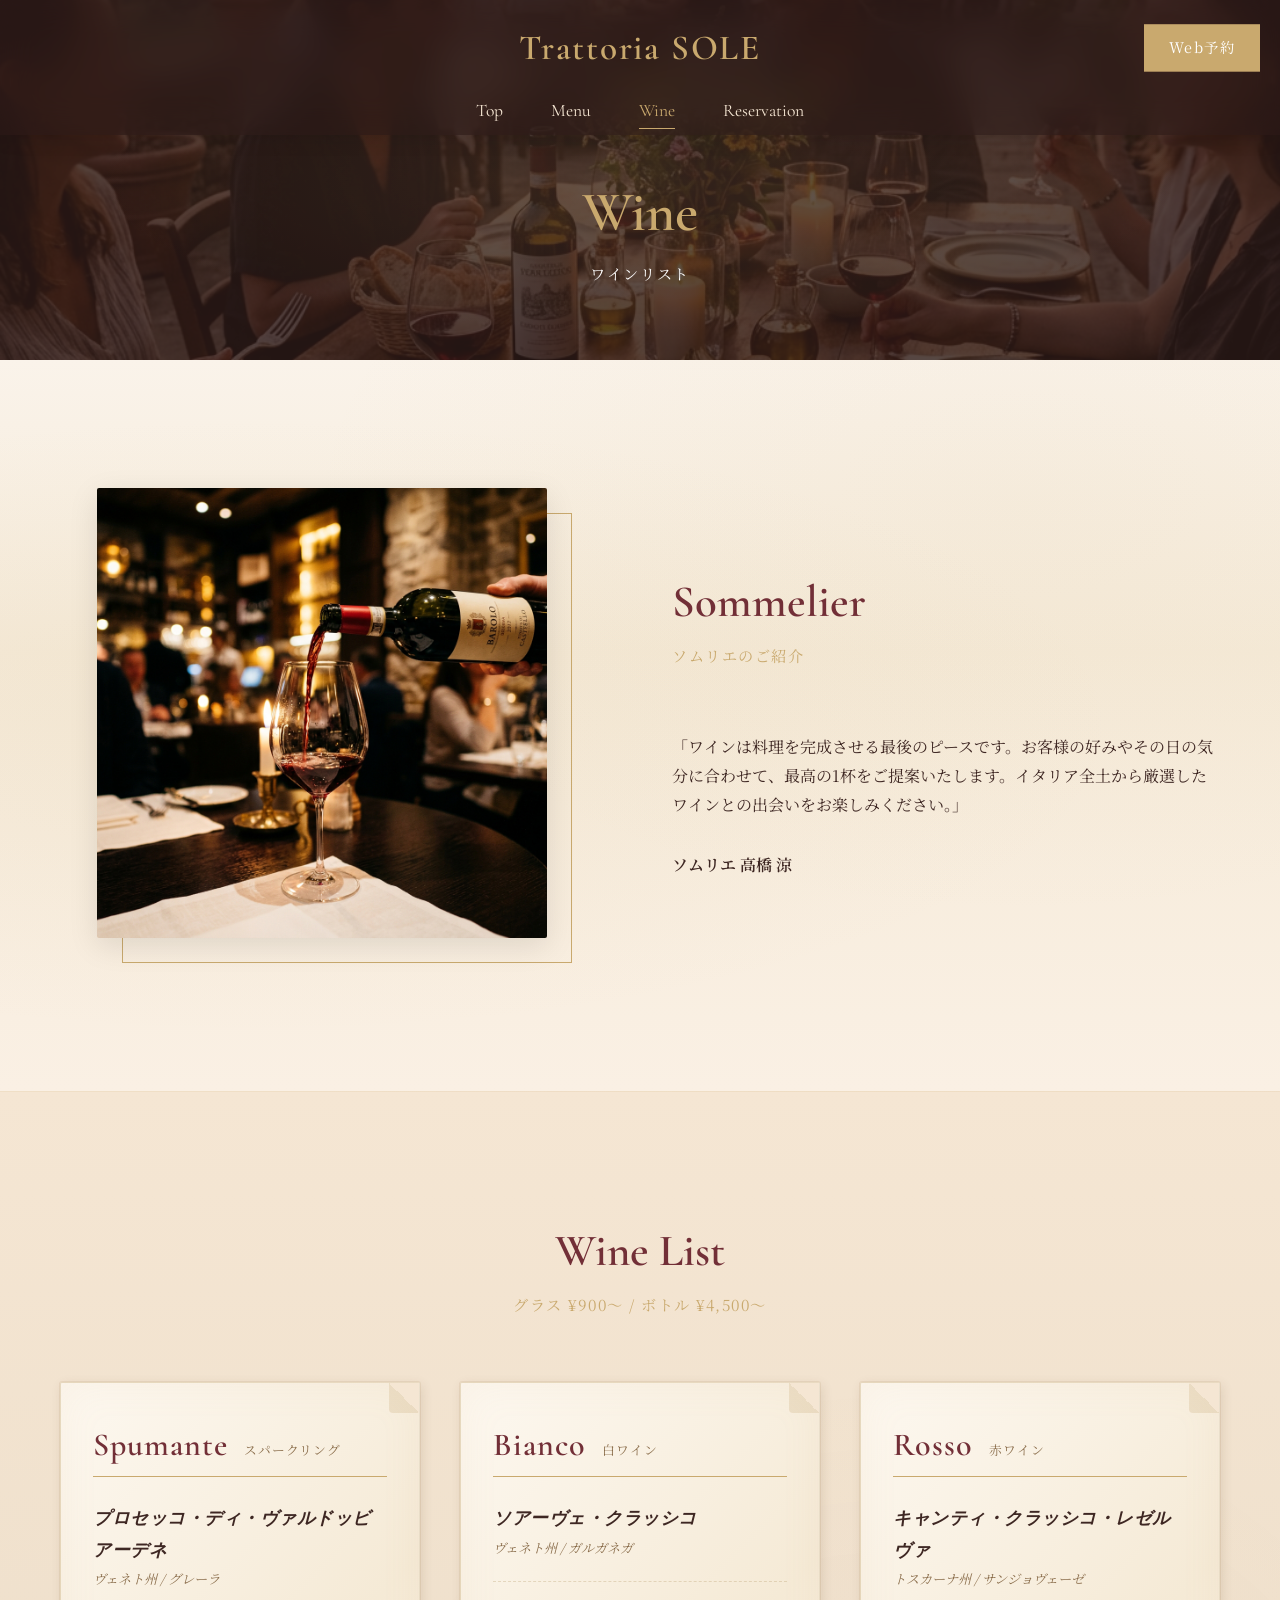
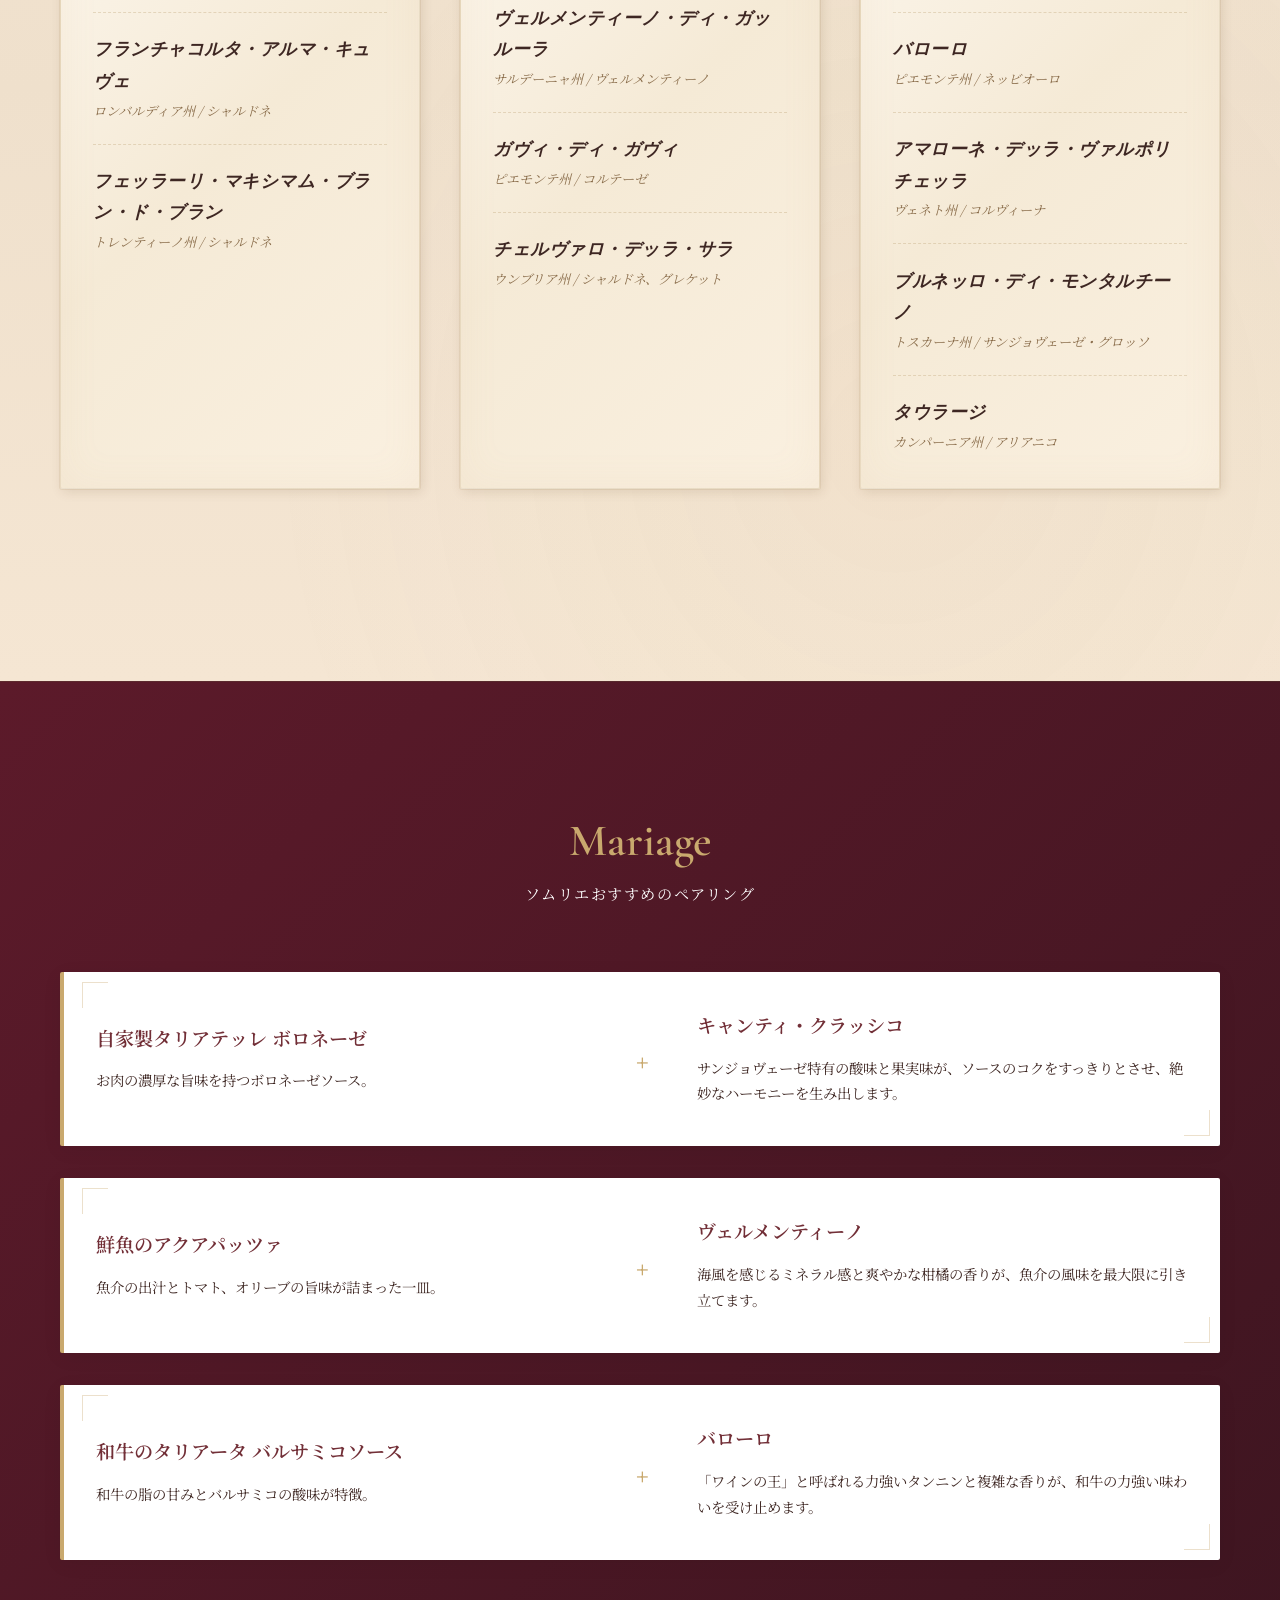
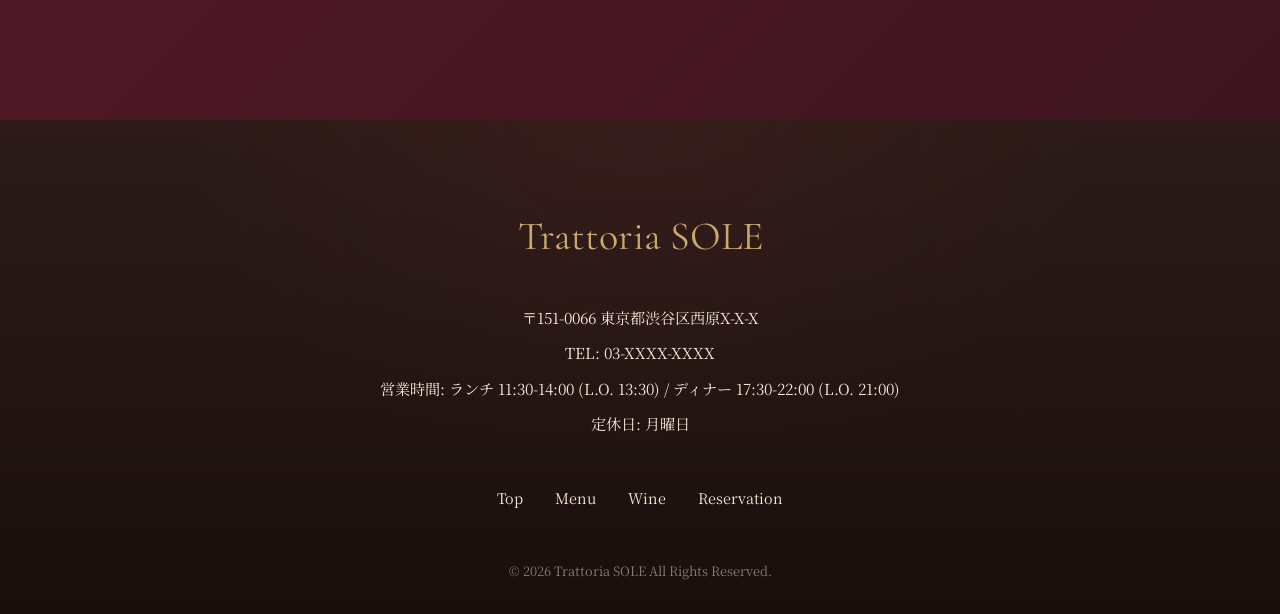
==== commit 8686c29f: "update" ====
--- a/wine.html
+++ b/wine.html
@@ -258,7 +258,7 @@
       <p class="jp-subtitle fade-in" style="color: var(--color-white);">ソムリエおすすめのペアリング</p>
       
       <div class="pairing-card fade-in" style="background-color: var(--color-white); color: var(--color-text);">
-        <div style="flex: 1; text-align: right;">
+        <div style="flex: 1; text-align: left;">
           <h4>自家製タリアテッレ ボロネーゼ</h4>
           <p style="font-size: 0.9rem;">お肉の濃厚な旨味を持つボロネーゼソース。</p>
         </div>
@@ -270,7 +270,7 @@
       </div>
 
       <div class="pairing-card fade-in" style="background-color: var(--color-white); color: var(--color-text);">
-        <div style="flex: 1; text-align: right;">
+        <div style="flex: 1; text-align: left;">
           <h4>鮮魚のアクアパッツァ</h4>
           <p style="font-size: 0.9rem;">魚介の出汁とトマト、オリーブの旨味が詰まった一皿。</p>
         </div>
@@ -282,7 +282,7 @@
       </div>
 
       <div class="pairing-card fade-in" style="background-color: var(--color-white); color: var(--color-text);">
-        <div style="flex: 1; text-align: right;">
+        <div style="flex: 1; text-align: left;">
           <h4>和牛のタリアータ バルサミコソース</h4>
           <p style="font-size: 0.9rem;">和牛の脂の甘みとバルサミコの酸味が特徴。</p>
         </div>
--- a/css/style.css
+++ b/css/style.css
@@ -1022,7 +1022,8 @@
   .header-reserve {
     position: static;
     transform: none;
-    margin-top: 1rem;
+    margin-top: 0.5rem;
+    margin-bottom: 0.5rem;
   }
   .nav-list {
     gap: 1.5rem;
